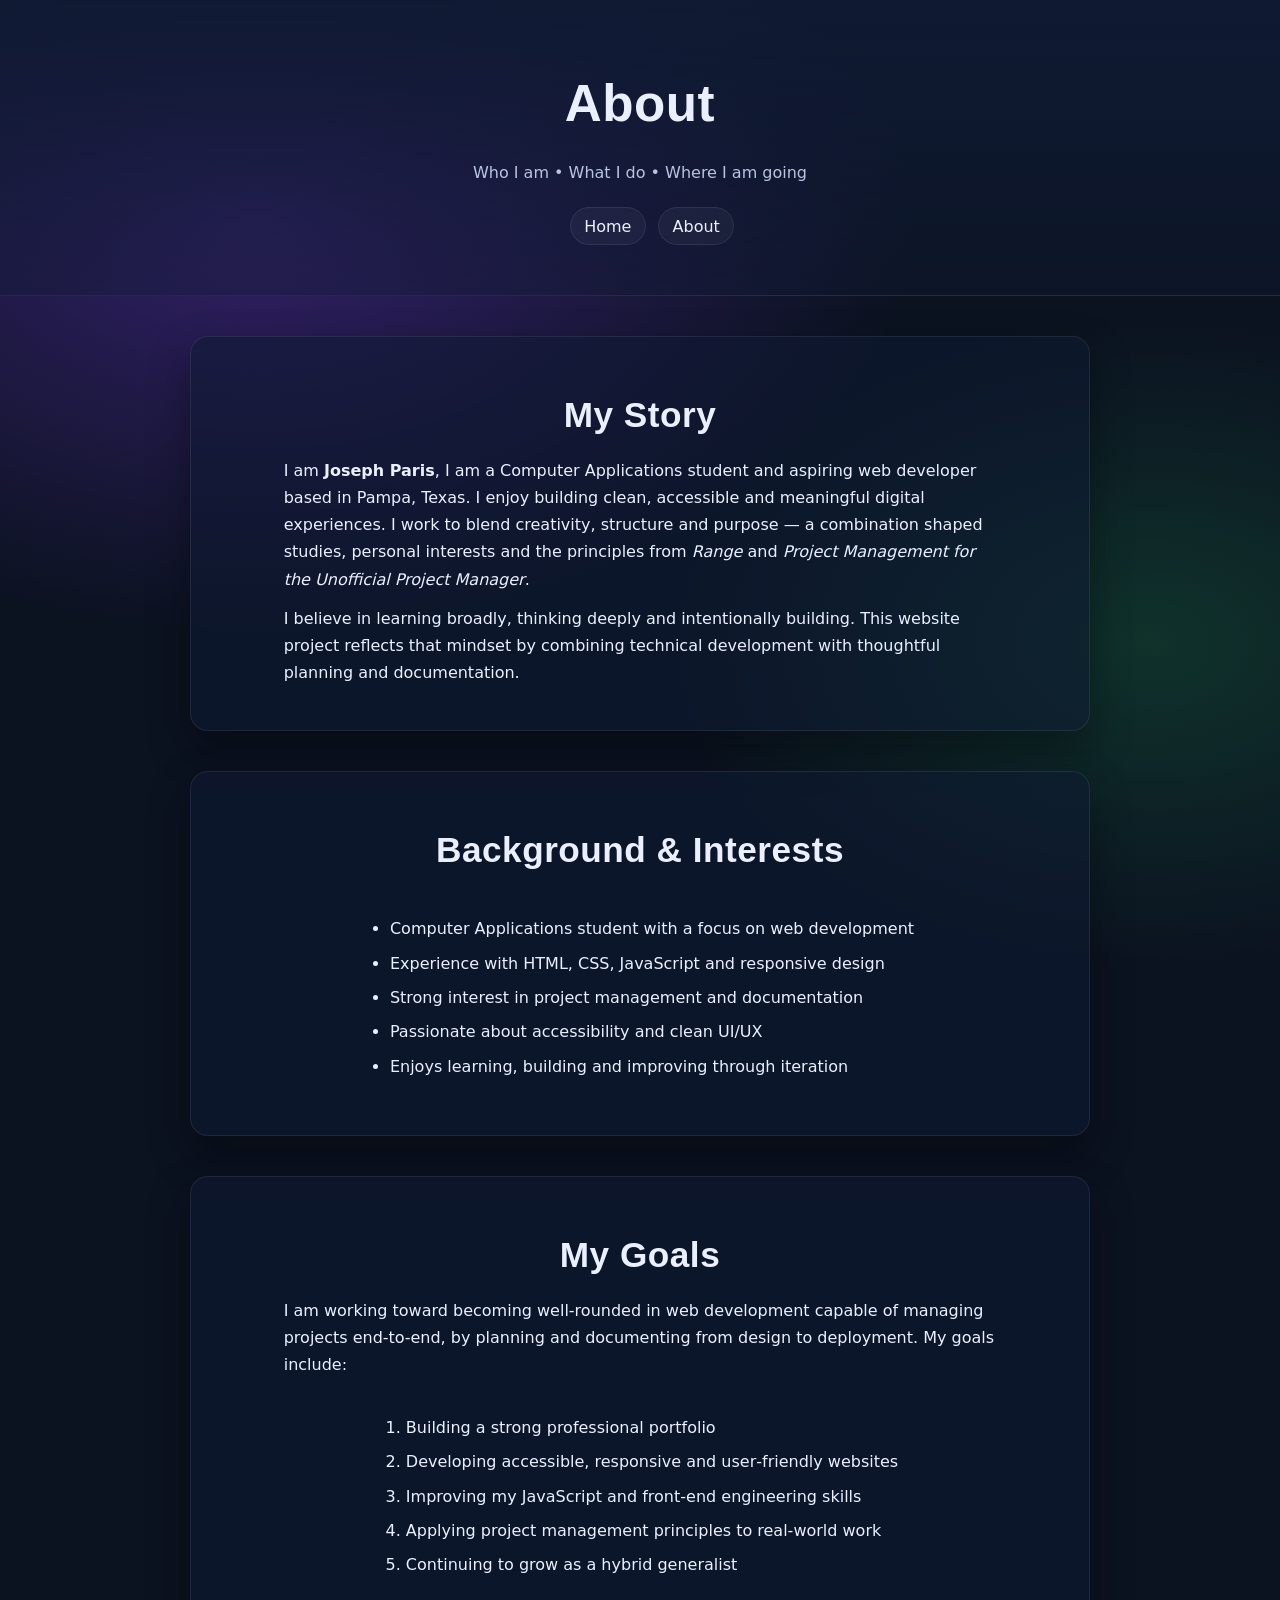
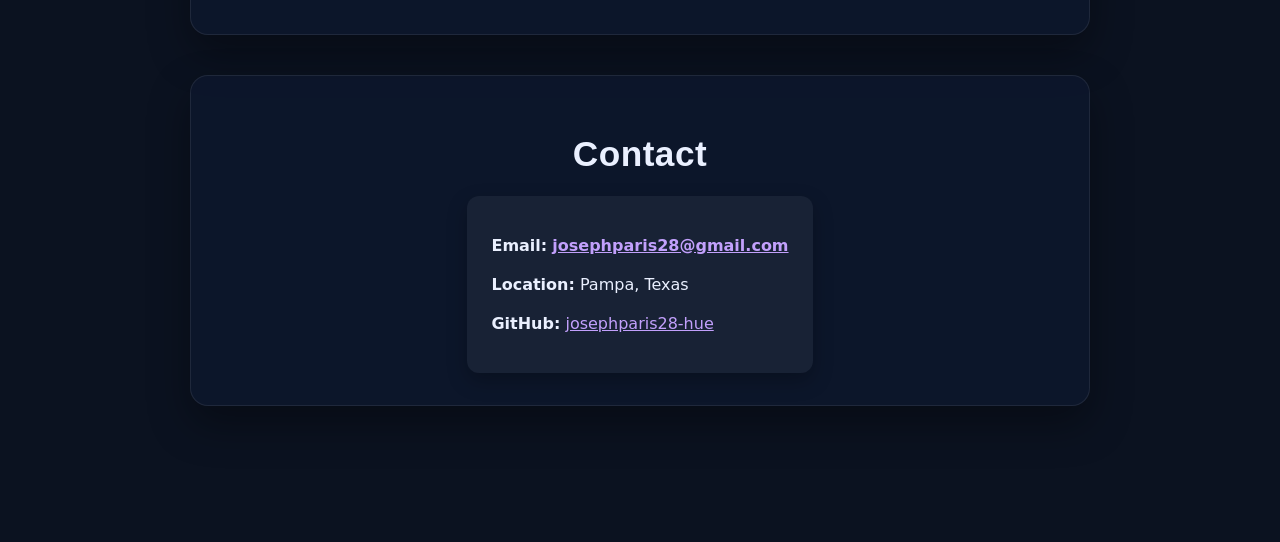
==== about.html @ 02725ac9 "I update the website to added the final project scope, project plan and retrospective documents. I a" ====
<!DOCTYPE html>
<html lang="en">
<head>
  <meta charset="UTF-8" />
  <meta name="viewport" content="width=device-width, initial-scale=1.0" />
  <title>About — Joseph Paris</title>
  <link rel="stylesheet" href="style.css" />
</head>

<body>

  <!-- Skip Link -->
  <a href="#main" class="skip-link">Skip to content</a>

  <!-- Scroll Progress Bar -->
  <div id="scrollProgress"></div>

  <!-- Header -->
  <header class="site-header fade-in">
    <p class="eyebrow"></p>
    <h1>About</h1>
    <p class="subtitle">Who I am • What I do • Where I am going</p>

    <nav>
      <ul class="nav-list">
        <li><a href="index.html">Home</a></li>
        <li><a href="about.html" aria-current="page">About</a></li>
      </ul>
    </nav>
  </header>

  <main id="main" class="container">

    <!-- Section: My Story -->
    <section class="fade-in">
      <h2>My Story</h2>
      <p>
        I am <strong>Joseph Paris</strong>, I am a Computer Applications student and aspiring web developer based in Pampa, Texas. 
        I enjoy building clean, accessible and meaningful digital experiences. I work to blend creativity, structure and purpose — 
        a combination shaped studies, personal interests and the principles from <em>Range</em> and 
        <em>Project Management for the Unofficial Project Manager</em>.
      </p>
      <p>
        I believe in learning broadly, thinking deeply and intentionally building. This website project reflects that mindset by combining 
        technical development with thoughtful planning and documentation.
      </p>
    </section>

    <!-- Section: Background -->
    <section class="fade-in">
      <h2>Background & Interests</h2>
      <ul>
        <li>Computer Applications student with a focus on web development</li>
        <li>Experience with HTML, CSS, JavaScript and responsive design</li>
        <li>Strong interest in project management and documentation</li>
        <li>Passionate about accessibility and clean UI/UX</li>
        <li>Enjoys learning, building and improving through iteration</li>
      </ul>
    </section>

    <!-- Section: Goals -->
    <section class="fade-in">
      <h2>My Goals</h2>
      <p>
        I am working toward becoming well‑rounded in web development capable of managing projects end‑to‑end,
        by planning and documenting from design to deployment. My goals include:
      </p>
      <ol>
        <li>Building a strong professional portfolio</li>
        <li>Developing accessible, responsive and user‑friendly websites</li>
        <li>Improving my JavaScript and front‑end engineering skills</li>
        <li>Applying project management principles to real‑world work</li>
        <li>Continuing to grow as a hybrid generalist</li>
      </ol>
    </section>

    <!-- Section: Contact -->
    <section class="fade-in">
      <h2>Contact</h2>
      <div class="contact-card">
        <p><strong>Email:</strong> <a href="mailto:your-email@example.com">josephparis28@gmail.com</a></p>
        <p><strong>Location:</strong> Pampa, Texas</p>
        <p><strong>GitHub:</strong> <a href="https://github.com/your-username">josephparis28-hue</a></p>
      </div>
    </section>

  </main>

  <!-- Back to Top Button -->
  <button id="backToTop" aria-label="Back to top">↑</button>

  <script src="main.js"></script>
</body>
</html>
---- style.css ----
/* 
   Base + Reset
*/
*,
*::before,
*::after {
  box-sizing: border-box;
  margin: 0;
  padding: 0;
}

:root {
  --bg: #0b1220;
  --surface: #0f1a33;
  --card: #111f3d;
  --text: #eaf0ff;
  --muted: #b9c4e2;
  --accent: #7c3aed;
  --accent2: #22c55e;
  --border: rgba(255, 255, 255, 0.08);
  --shadow: 0 18px 40px rgba(0, 0, 0, 0.35);

  --link: #c2a0fc;
  --link-hover: #a98dfc;
  --link-active: #ffffff;
}

html {
  scroll-behavior: smooth;
}

body {
  font-family: system-ui, -apple-system, Segoe UI, Roboto, Helvetica, Arial, sans-serif;
  background:
    radial-gradient(1100px 700px at 20% 10%, rgba(124, 58, 237, 0.35), transparent 60%),
    radial-gradient(900px 600px at 90% 30%, rgba(34, 197, 94, 0.18), transparent 55%),
    var(--bg);
  color: var(--text);
  line-height: 1.7;
  text-align: center;
  padding-bottom: 6rem;
}

/* Scroll Progress Bar */
#scrollProgress {
  position: fixed;
  top: 0;
  left: 0;
  height: 5px;
  width: 0%;
  background: var(--accent);
  z-index: 99999;
  transition: width 0.15s ease-out;
}

/* Typography */
h1, h2, h3 {
  font-family: 'Poppins', sans-serif;
  letter-spacing: 0.5px;
  margin-bottom: 0.75rem;
}

h1 {
  font-size: clamp(2.2rem, 4vw, 3.2rem);
}

h2 {
  font-size: clamp(1.6rem, 3vw, 2.2rem);
  margin-top: 1rem;
}

h3 {
  font-size: 1.3rem;
  margin-top: 1.2rem;
}

p {
  max-width: 70ch;
  margin: 0.75rem auto;
  text-align: left;
}

/* Layout Utility */
.container {
  width: min(1100px, 92%);
  margin-inline: auto;
}

/* Center ALL sections */
section {
  background: rgba(15, 26, 51, 0.55);
  border: 1px solid var(--border);
  border-radius: 18px;
  padding: 2rem;
  margin: 2.5rem auto;
  box-shadow: var(--shadow);
  max-width: 900px;
  text-align: center;
}

/* Skip Link */
.skip-link {
  position: absolute;
  left: -9999px;
  top: 0;
  padding: 0.75rem 1rem;
  background: #fff;
  color: #111;
  border-radius: 10px;
}

.skip-link:focus-visible {
  left: 1rem;
  top: 1rem;
  z-index: 999;
}

/* Header */
.site-header {
  padding: 3rem 0 2rem;
  border-bottom: 1px solid var(--border);
  background: linear-gradient(180deg, rgba(15, 26, 51, 0.95), rgba(15, 26, 51, 0.35));
  text-align: center;
}

.eyebrow {
  color: var(--muted);
  text-align: center;
  font-size: 0.9rem;
  margin-bottom: 0.5rem;
}

.subtitle {
  color: var(--muted);
  margin-top: 0.5rem;
  text-align: center;
}

/* Navigation */
.nav-list {
  list-style: none;
  display: flex;
  justify-content: center;
  gap: 0.75rem;
  margin-top: 1.2rem;
  flex-wrap: wrap;
}

.nav-list a {
  color: var(--text);
  text-decoration: none;
  padding: 0.55rem 0.85rem;
  border: 1px solid var(--border);
  border-radius: 999px;
  background: rgba(255, 255, 255, 0.04);
  transition: transform 0.15s ease, background 0.15s ease, color 0.2s ease;
}

.nav-list a:focus-visible {
  outline: 2px solid var(--accent2);
  outline-offset: 4px;
}

.nav-list a:hover {
  transform: translateY(-2px);
  background: rgba(255, 255, 255, 0.1);
}

/* Lists */
ul, ol {
  display: inline-block;
  text-align: left;
  margin: 1rem auto;
  padding-left: 1.5rem;
}

li {
  margin: 0.45rem 0;
}

/* Project Cards */
.projects-intro {
  text-align: center;
  margin-bottom: 1.5rem;
  font-size: 1.1rem;
}

.cards {
  display: grid;
  grid-template-columns: repeat(3, minmax(0, 1fr));
  gap: 1.5rem;
  margin: 1.5rem auto;
  justify-items: center;
}

.card {
  display: flex;
  flex-direction: column;
  background: rgba(17, 31, 61, 0.85);
  border: 1px solid var(--border);
  border-radius: 16px;
  padding: 1.2rem;
  text-align: left;
  width: 100%;
  max-width: 300px;
  transition: transform 0.2s ease, box-shadow 0.2s ease;
}

.card:hover {
  transform: translateY(-5px);
  box-shadow: 0 25px 50px rgba(0, 0, 0, 0.45);
}

.card .status {
  margin-top: auto;
  align-self: flex-start;
  background: rgba(255, 255, 255, 0.08);
  padding: 0.25rem 0.6rem;
  border-radius: 6px;
  font-size: 0.85rem;
  color: var(--text);
  font-style: italic;
}

/* Contact Card */
.contact-card {
  background: rgba(255, 255, 255, 0.05);
  padding: 1.5rem;
  border-radius: 12px;
  display: inline-block;
  text-align: left;
  margin-left: auto;
  margin-right: auto;
  box-shadow: 0 8px 20px rgba(0,0,0,0.25);
}

/* Footer */
.site-footer {
  padding: 2.5rem 0;
  border-top: 1px solid var(--border);
  color: var(--muted);
  text-align: center;
}

/* Links */
a {
  color: var(--link);
  transition: color 0.2s ease;
}

a:hover {
  color: var(--link-hover);
}

a:active {
  color: var(--link-active);
}

a[href^="mailto:"] {
  font-weight: bold;
}

/* Fade-in Animations */
.fade-in {
  opacity: 0;
  transform: translateY(20px);
  transition: opacity 0.7s ease, transform 0.7s ease;
}

.fade-in.visible {
  opacity: 1;
  transform: translateY(0);
}

/* Custom Scrollbar */
::-webkit-scrollbar {
  width: 12px;
}

::-webkit-scrollbar-track {
  background: var(--surface);
}

::-webkit-scrollbar-thumb {
  background: var(--accent);
  border-radius: 10px;
  border: 2px solid var(--surface);
}

::-webkit-scrollbar-thumb:hover {
  background: var(--accent2);
}

/* Firefox */
* {
  scrollbar-width: thin;
  scrollbar-color: var(--accent) var(--surface);
}

/* Back to Top Button */
#backToTop {
  position: fixed;
  bottom: 2rem;
  right: 2rem;
  width: 48px;
  height: 48px;
  border-radius: 50%;
  border: none;
  background: var(--accent);
  color: white;
  font-size: 1.5rem;
  cursor: pointer;
  box-shadow: 0 8px 20px rgba(0,0,0,0.35);
  display: flex;
  align-items: center;
  justify-content: center;
  opacity: 0;
  pointer-events: none;
  transition: opacity 0.3s ease, transform 0.3s ease;
  z-index: 9999;
}

#backToTop:hover {
  transform: translateY(-4px);
  background: var(--accent2);
}

#backToTop.visible {
  opacity: 1;
  pointer-events: auto;
}

/* Responsive */
@media (max-width: 900px) {
  .cards {
    grid-template-columns: 1fr;
  }

  section {
    padding: 1.5rem;
  }
}
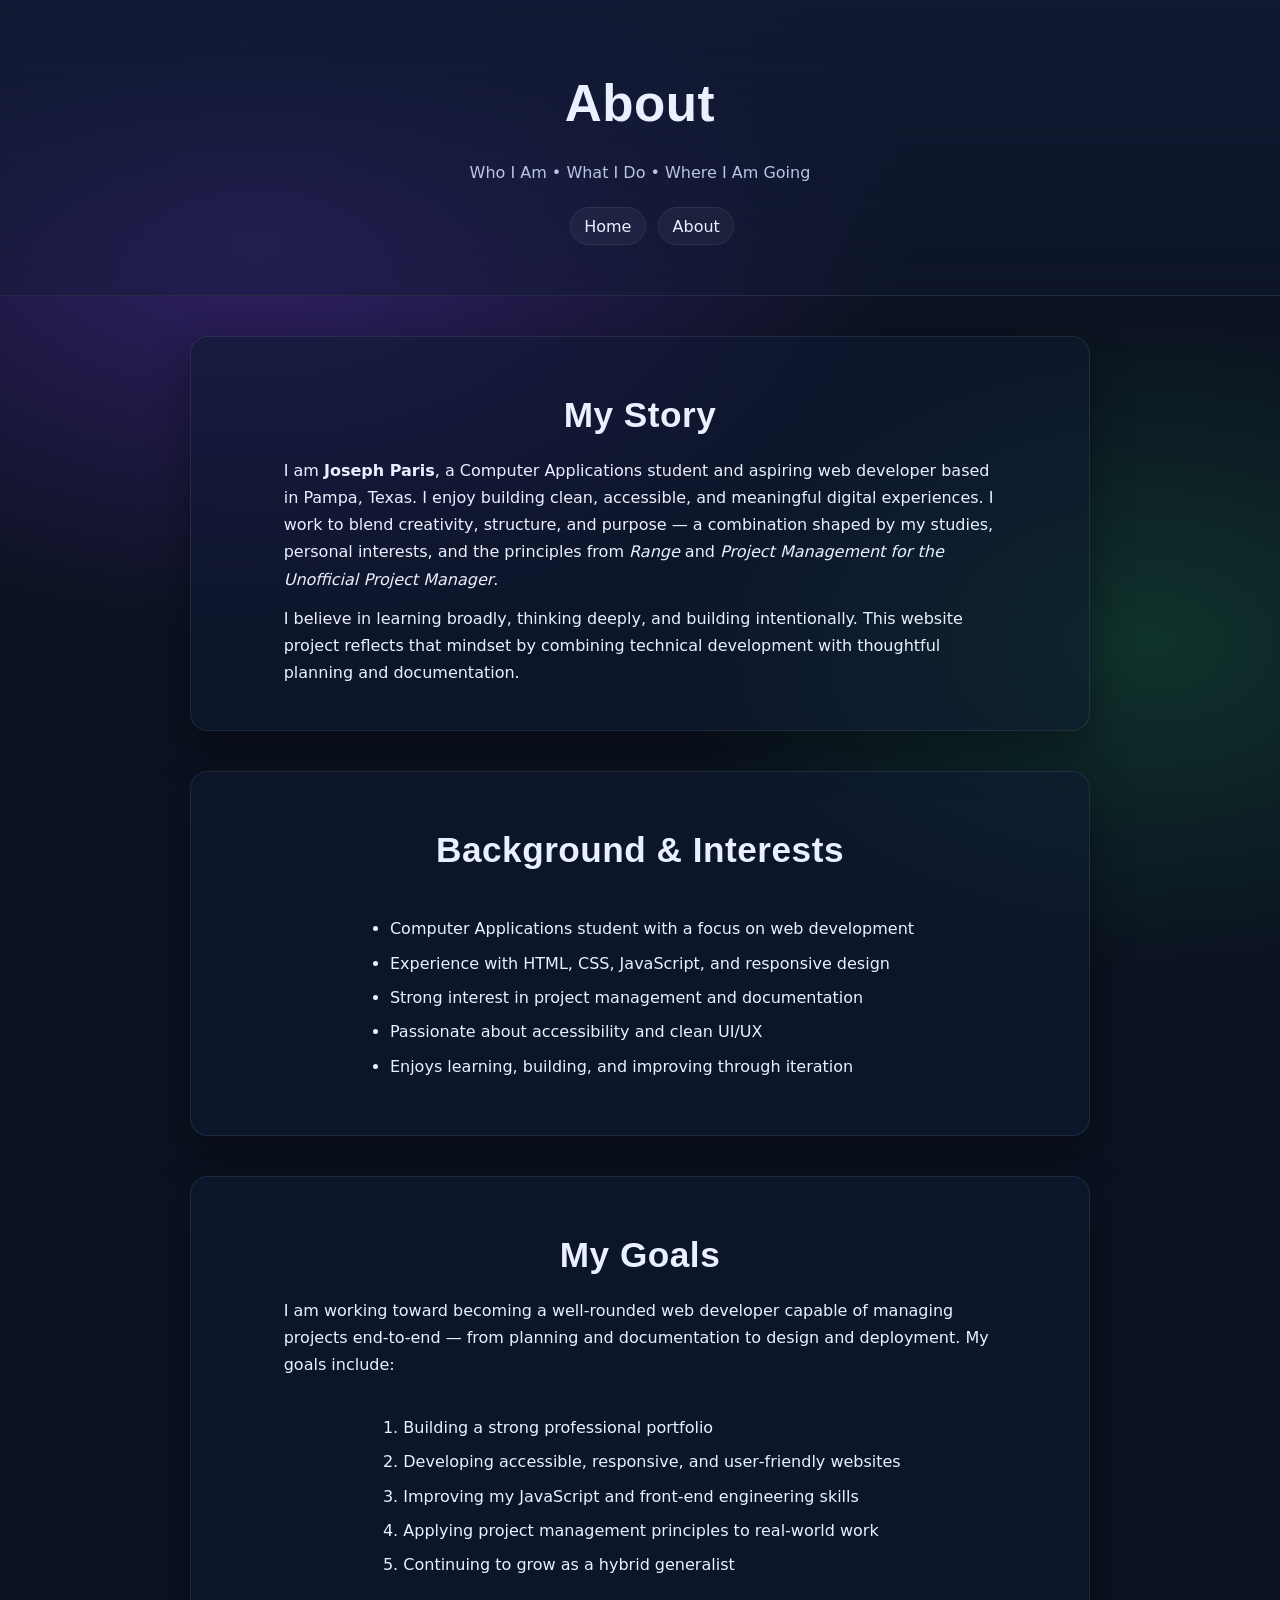
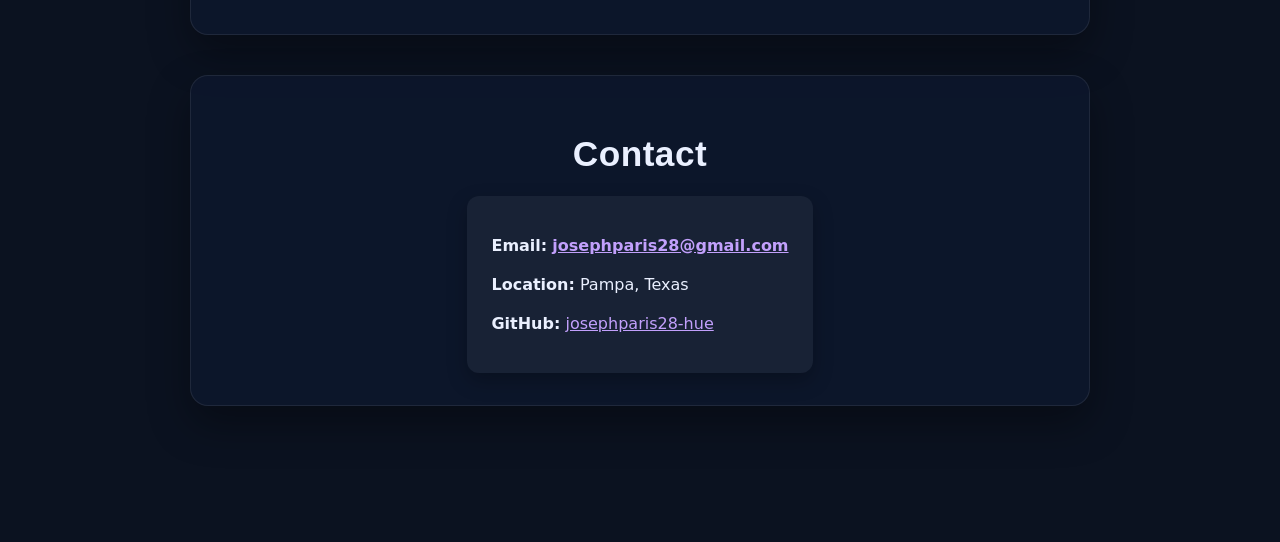
==== commit 2e2e387f: "Updated and polished the required documents for the final project. That way these are in order, and " ====
--- a/about.html
+++ b/about.html
@@ -19,9 +19,9 @@
   <header class="site-header fade-in">
     <p class="eyebrow"></p>
     <h1>About</h1>
-    <p class="subtitle">Who I am • What I do • Where I am going</p>
+    <p class="subtitle">Who I Am • What I Do • Where I Am Going</p>
 
-    <nav>
+    <nav aria-label="Main navigation">
       <ul class="nav-list">
         <li><a href="index.html">Home</a></li>
         <li><a href="about.html" aria-current="page">About</a></li>
@@ -35,13 +35,13 @@
     <section class="fade-in">
       <h2>My Story</h2>
       <p>
-        I am <strong>Joseph Paris</strong>, I am a Computer Applications student and aspiring web developer based in Pampa, Texas. 
-        I enjoy building clean, accessible and meaningful digital experiences. I work to blend creativity, structure and purpose — 
-        a combination shaped studies, personal interests and the principles from <em>Range</em> and 
+        I am <strong>Joseph Paris</strong>, a Computer Applications student and aspiring web developer based in Pampa, Texas. 
+        I enjoy building clean, accessible, and meaningful digital experiences. I work to blend creativity, structure, and purpose — 
+        a combination shaped by my studies, personal interests, and the principles from <em>Range</em> and 
         <em>Project Management for the Unofficial Project Manager</em>.
       </p>
       <p>
-        I believe in learning broadly, thinking deeply and intentionally building. This website project reflects that mindset by combining 
+        I believe in learning broadly, thinking deeply, and building intentionally. This website project reflects that mindset by combining 
         technical development with thoughtful planning and documentation.
       </p>
     </section>
@@ -51,10 +51,10 @@
       <h2>Background & Interests</h2>
       <ul>
         <li>Computer Applications student with a focus on web development</li>
-        <li>Experience with HTML, CSS, JavaScript and responsive design</li>
+        <li>Experience with HTML, CSS, JavaScript, and responsive design</li>
         <li>Strong interest in project management and documentation</li>
         <li>Passionate about accessibility and clean UI/UX</li>
-        <li>Enjoys learning, building and improving through iteration</li>
+        <li>Enjoys learning, building, and improving through iteration</li>
       </ul>
     </section>
 
@@ -62,12 +62,12 @@
     <section class="fade-in">
       <h2>My Goals</h2>
       <p>
-        I am working toward becoming well‑rounded in web development capable of managing projects end‑to‑end,
-        by planning and documenting from design to deployment. My goals include:
+        I am working toward becoming a well‑rounded web developer capable of managing projects end‑to‑end — 
+        from planning and documentation to design and deployment. My goals include:
       </p>
       <ol>
         <li>Building a strong professional portfolio</li>
-        <li>Developing accessible, responsive and user‑friendly websites</li>
+        <li>Developing accessible, responsive, and user‑friendly websites</li>
         <li>Improving my JavaScript and front‑end engineering skills</li>
         <li>Applying project management principles to real‑world work</li>
         <li>Continuing to grow as a hybrid generalist</li>
@@ -78,9 +78,9 @@
     <section class="fade-in">
       <h2>Contact</h2>
       <div class="contact-card">
-        <p><strong>Email:</strong> <a href="mailto:your-email@example.com">josephparis28@gmail.com</a></p>
+        <p><strong>Email:</strong> <a href="mailto:josephparis28@gmail.com">josephparis28@gmail.com</a></p>
         <p><strong>Location:</strong> Pampa, Texas</p>
-        <p><strong>GitHub:</strong> <a href="https://github.com/your-username">josephparis28-hue</a></p>
+        <p><strong>GitHub:</strong> <a href="https://github.com/josephparis28-hue">josephparis28-hue</a></p>
       </div>
     </section>
 
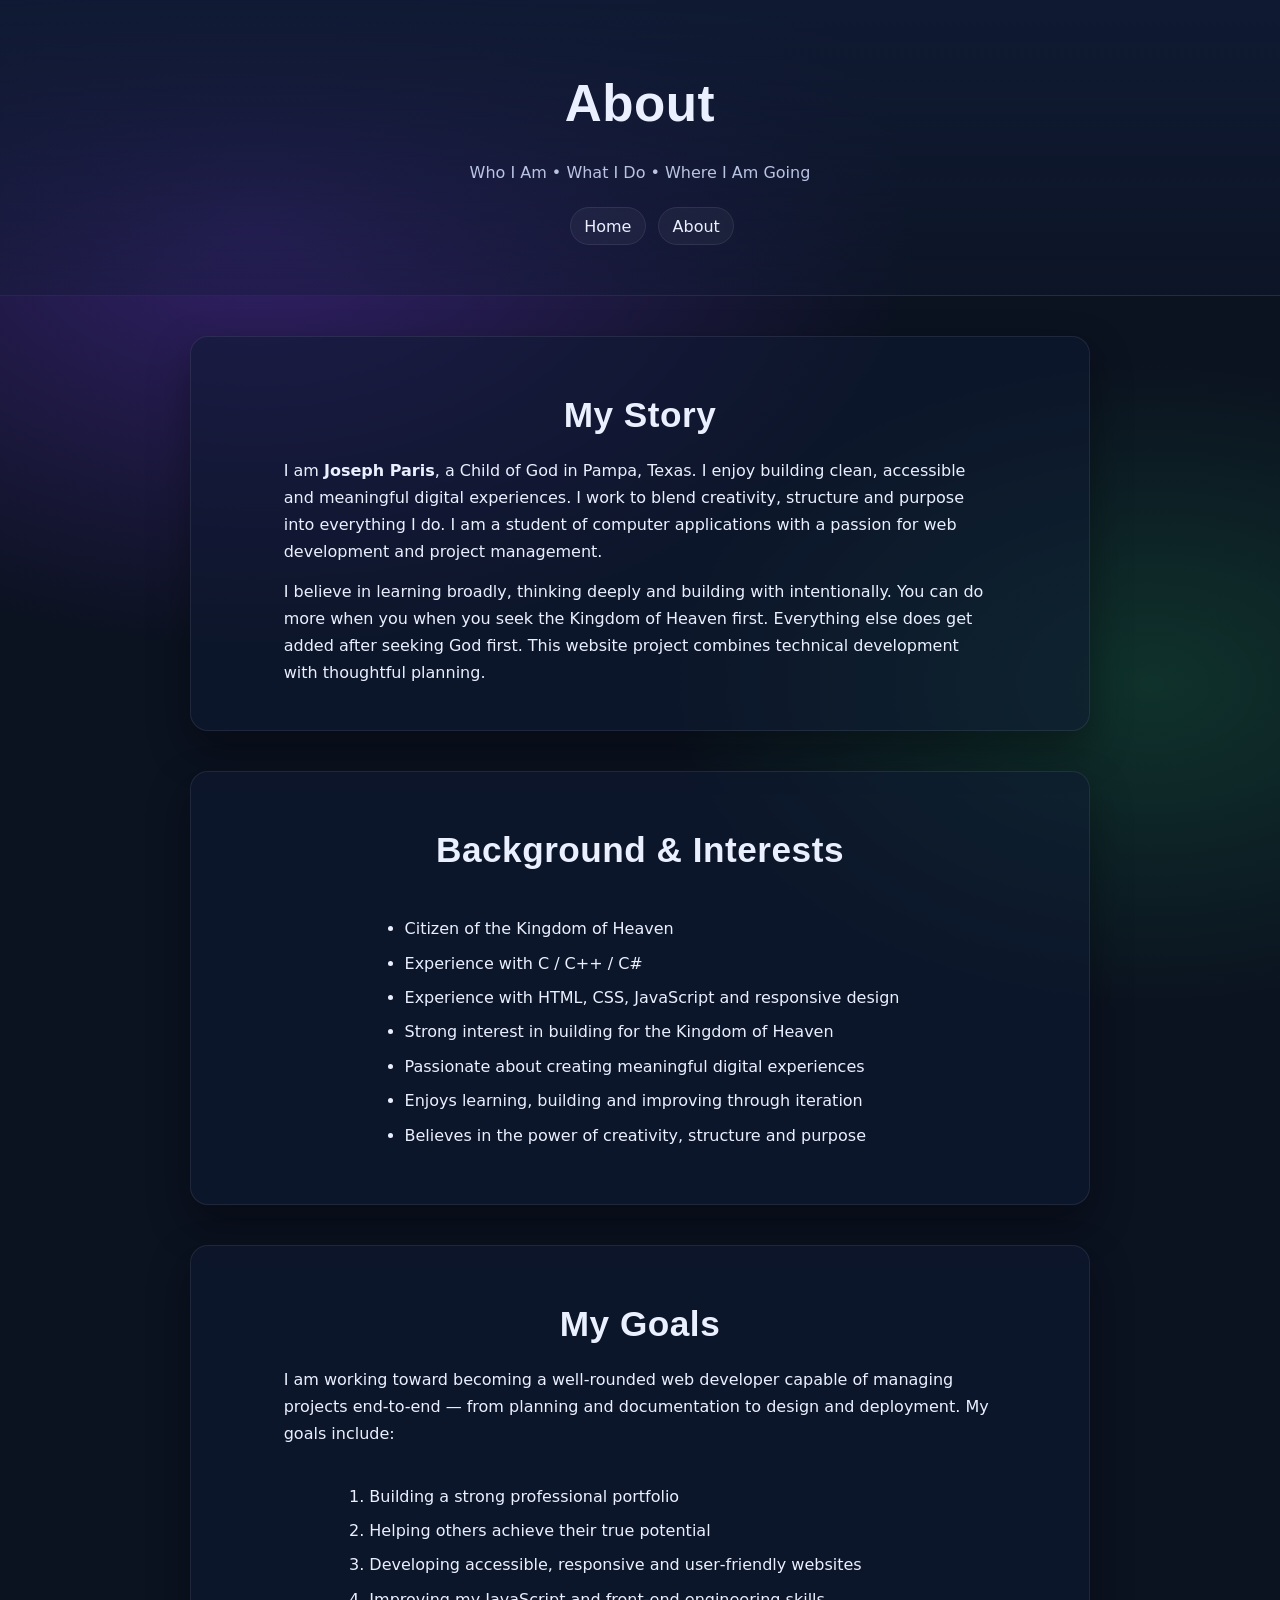
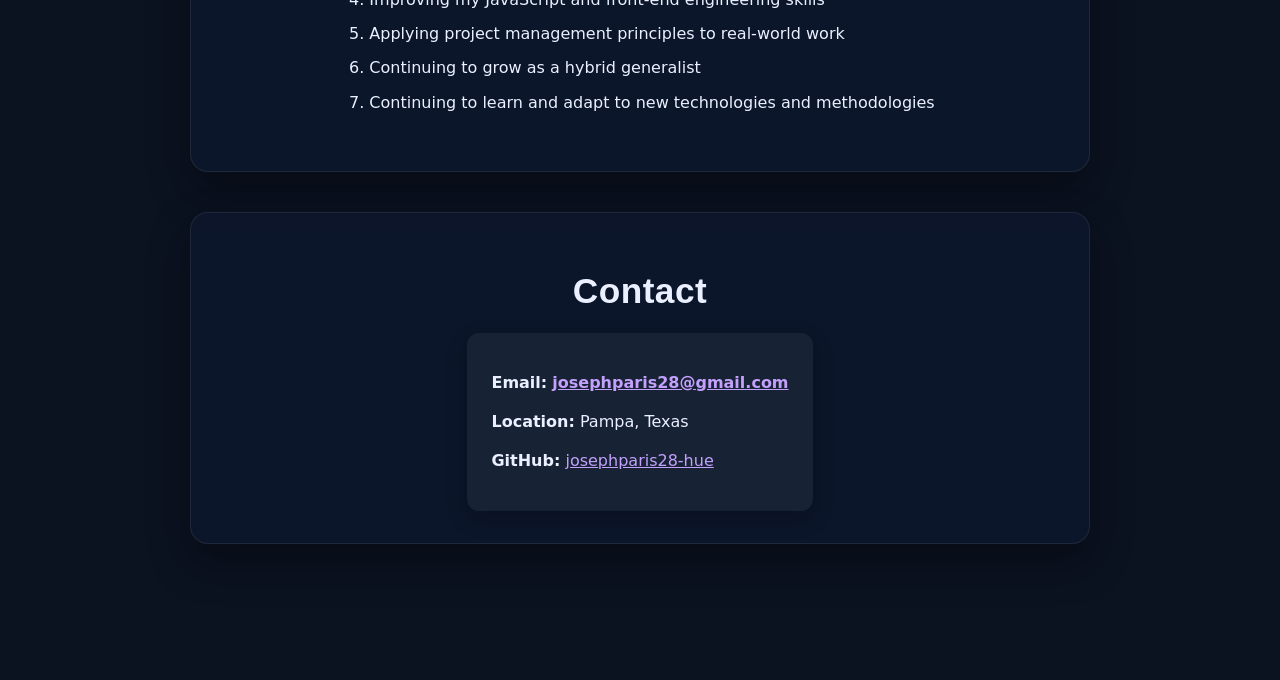
==== commit 57b269a2: "Revised the information on the website. This moves from the rough draft to a final draft. Will revie" ====
--- a/about.html
+++ b/about.html
@@ -35,14 +35,14 @@
     <section class="fade-in">
       <h2>My Story</h2>
       <p>
-        I am <strong>Joseph Paris</strong>, a Computer Applications student and aspiring web developer based in Pampa, Texas. 
-        I enjoy building clean, accessible, and meaningful digital experiences. I work to blend creativity, structure, and purpose — 
-        a combination shaped by my studies, personal interests, and the principles from <em>Range</em> and 
-        <em>Project Management for the Unofficial Project Manager</em>.
+        I am <strong>Joseph Paris</strong>, a Child of God in Pampa, Texas. 
+        I enjoy building clean, accessible and meaningful digital experiences. I work to blend creativity, structure and purpose into
+        everything I do. I am a student of computer applications with a passion for web development and project management.
       </p>
       <p>
-        I believe in learning broadly, thinking deeply, and building intentionally. This website project reflects that mindset by combining 
-        technical development with thoughtful planning and documentation.
+        I believe in learning broadly, thinking deeply and building with intentionally. You can do more when you when you seek the Kingdom of Heaven first.
+        Everything else does get added after seeking God first. This website project combines
+        technical development with thoughtful planning.
       </p>
     </section>
 
@@ -50,11 +50,13 @@
     <section class="fade-in">
       <h2>Background & Interests</h2>
       <ul>
-        <li>Computer Applications student with a focus on web development</li>
-        <li>Experience with HTML, CSS, JavaScript, and responsive design</li>
-        <li>Strong interest in project management and documentation</li>
-        <li>Passionate about accessibility and clean UI/UX</li>
-        <li>Enjoys learning, building, and improving through iteration</li>
+        <li>Citizen of the Kingdom of Heaven</li>
+        <li>Experience with C / C++ / C#</li>
+        <li>Experience with HTML, CSS, JavaScript and responsive design</li>
+        <li>Strong interest in building for the Kingdom of Heaven</li>
+        <li>Passionate about creating meaningful digital experiences</li>
+        <li>Enjoys learning, building and improving through iteration</li>
+        <li>Believes in the power of creativity, structure and purpose</li>
       </ul>
     </section>
 
@@ -67,10 +69,12 @@
       </p>
       <ol>
         <li>Building a strong professional portfolio</li>
-        <li>Developing accessible, responsive, and user‑friendly websites</li>
+        <li>Helping others achieve their true potential</li>
+        <li>Developing accessible, responsive and user‑friendly websites</li>
         <li>Improving my JavaScript and front‑end engineering skills</li>
         <li>Applying project management principles to real‑world work</li>
         <li>Continuing to grow as a hybrid generalist</li>
+        <li>Continuing to learn and adapt to new technologies and methodologies</li>
       </ol>
     </section>
 
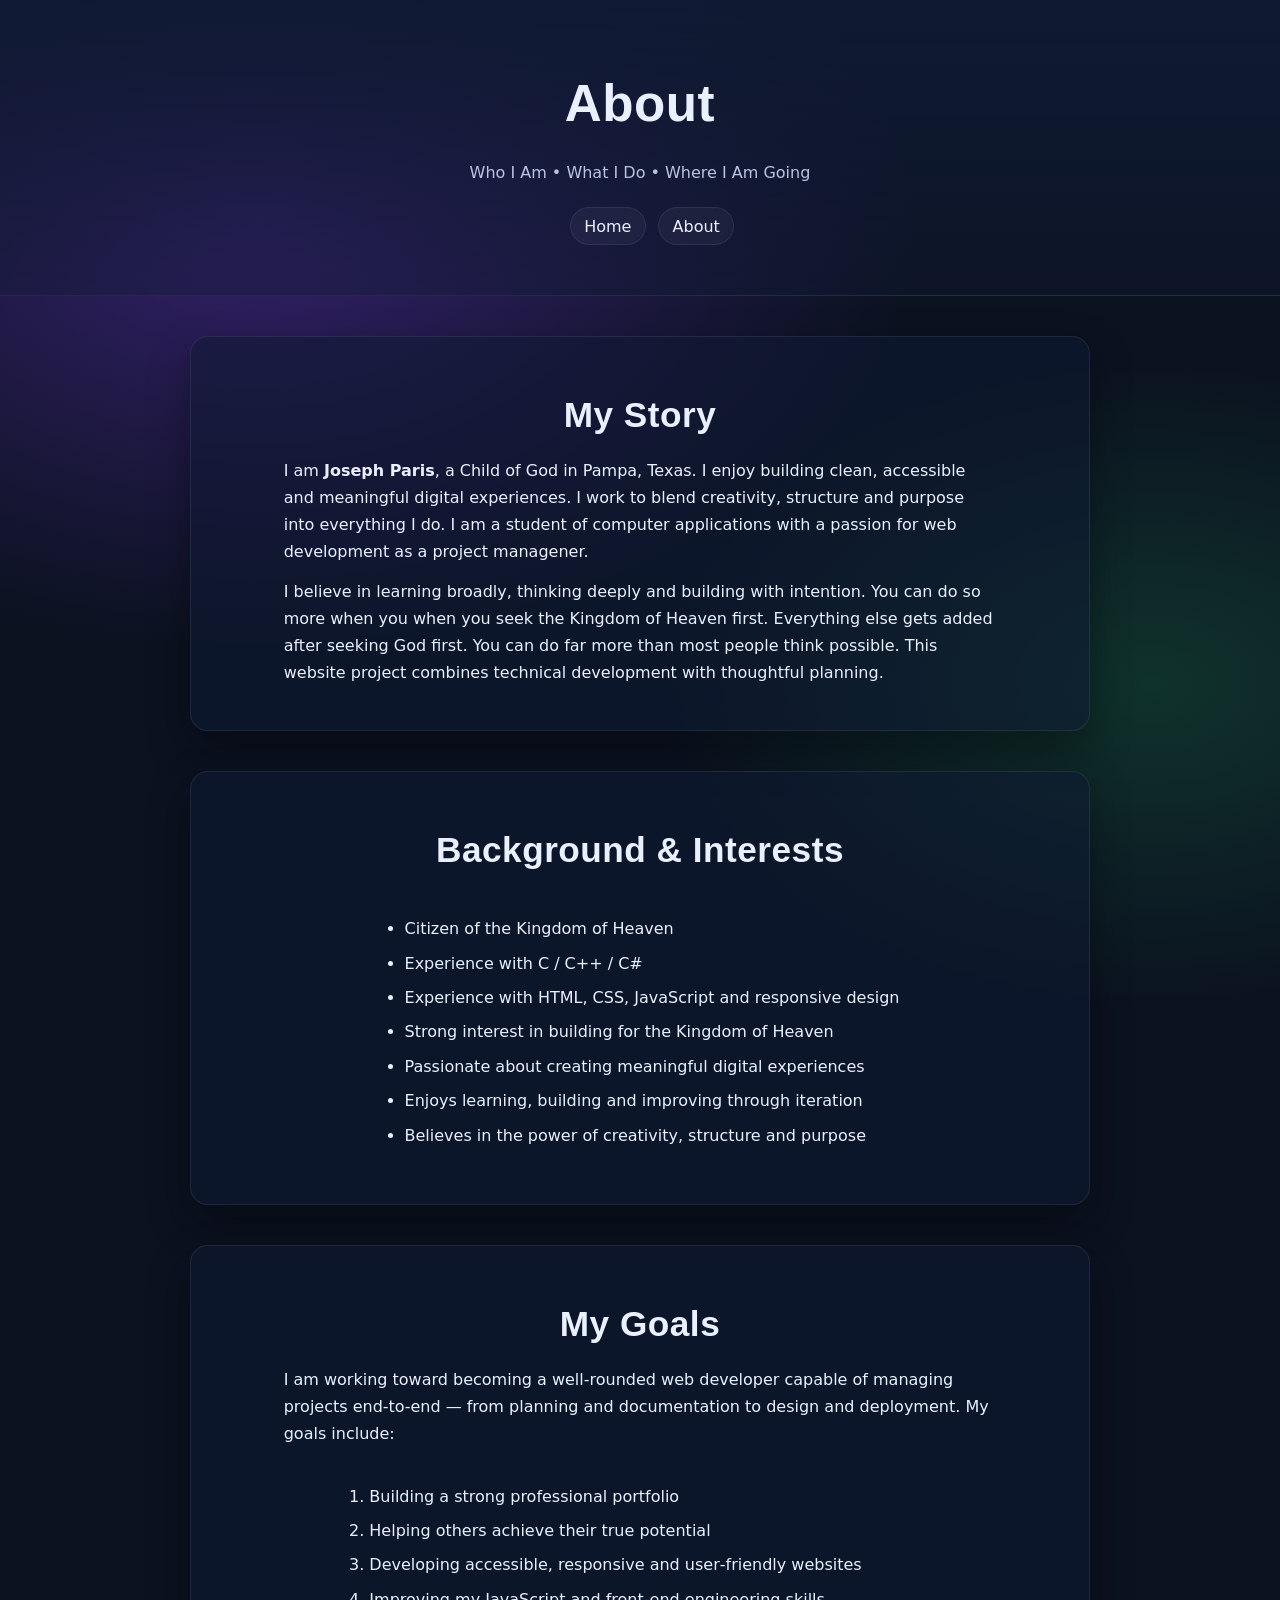
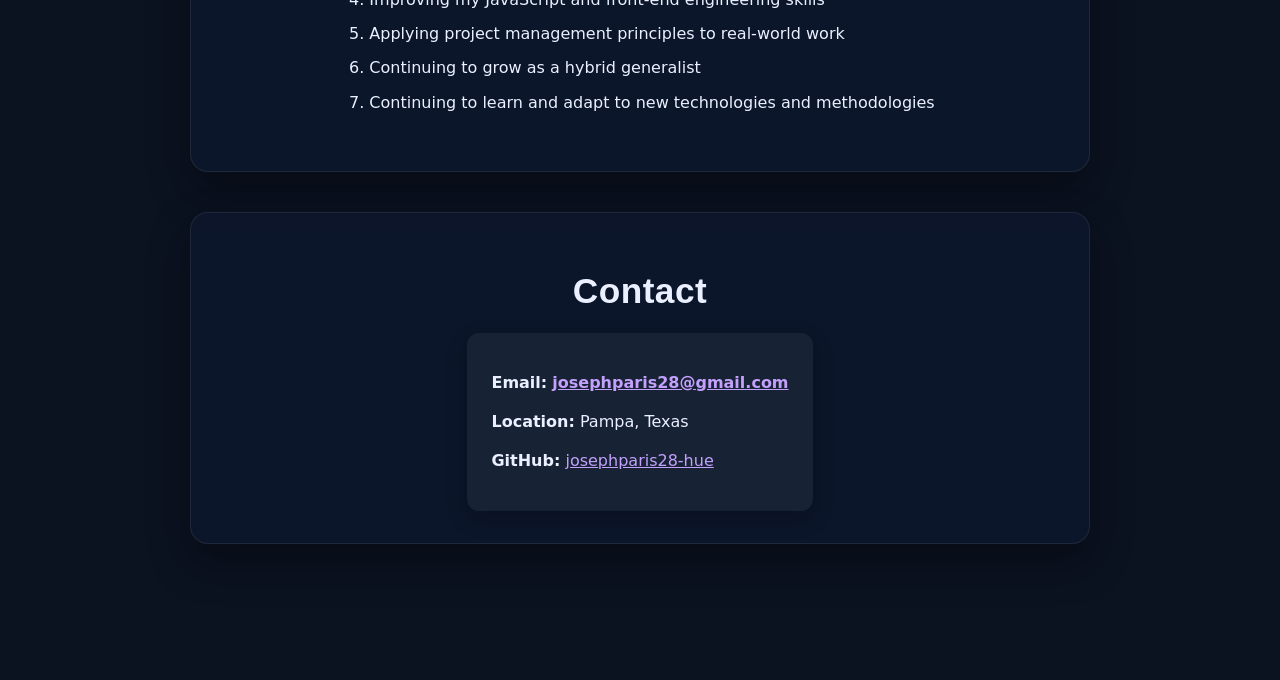
==== commit e8857b58: "Re-worded the about page paragraph to be more concise." ====
--- a/about.html
+++ b/about.html
@@ -37,11 +37,11 @@
       <p>
         I am <strong>Joseph Paris</strong>, a Child of God in Pampa, Texas. 
         I enjoy building clean, accessible and meaningful digital experiences. I work to blend creativity, structure and purpose into
-        everything I do. I am a student of computer applications with a passion for web development and project management.
+        everything I do. I am a student of computer applications with a passion for web development as a project managener.
       </p>
       <p>
-        I believe in learning broadly, thinking deeply and building with intentionally. You can do more when you when you seek the Kingdom of Heaven first.
-        Everything else does get added after seeking God first. This website project combines
+        I believe in learning broadly, thinking deeply and building with intention. You can do so more when you when you seek the Kingdom of Heaven first.
+        Everything else gets added after seeking God first. You can do far more than most people think possible. This website project combines
         technical development with thoughtful planning.
       </p>
     </section>
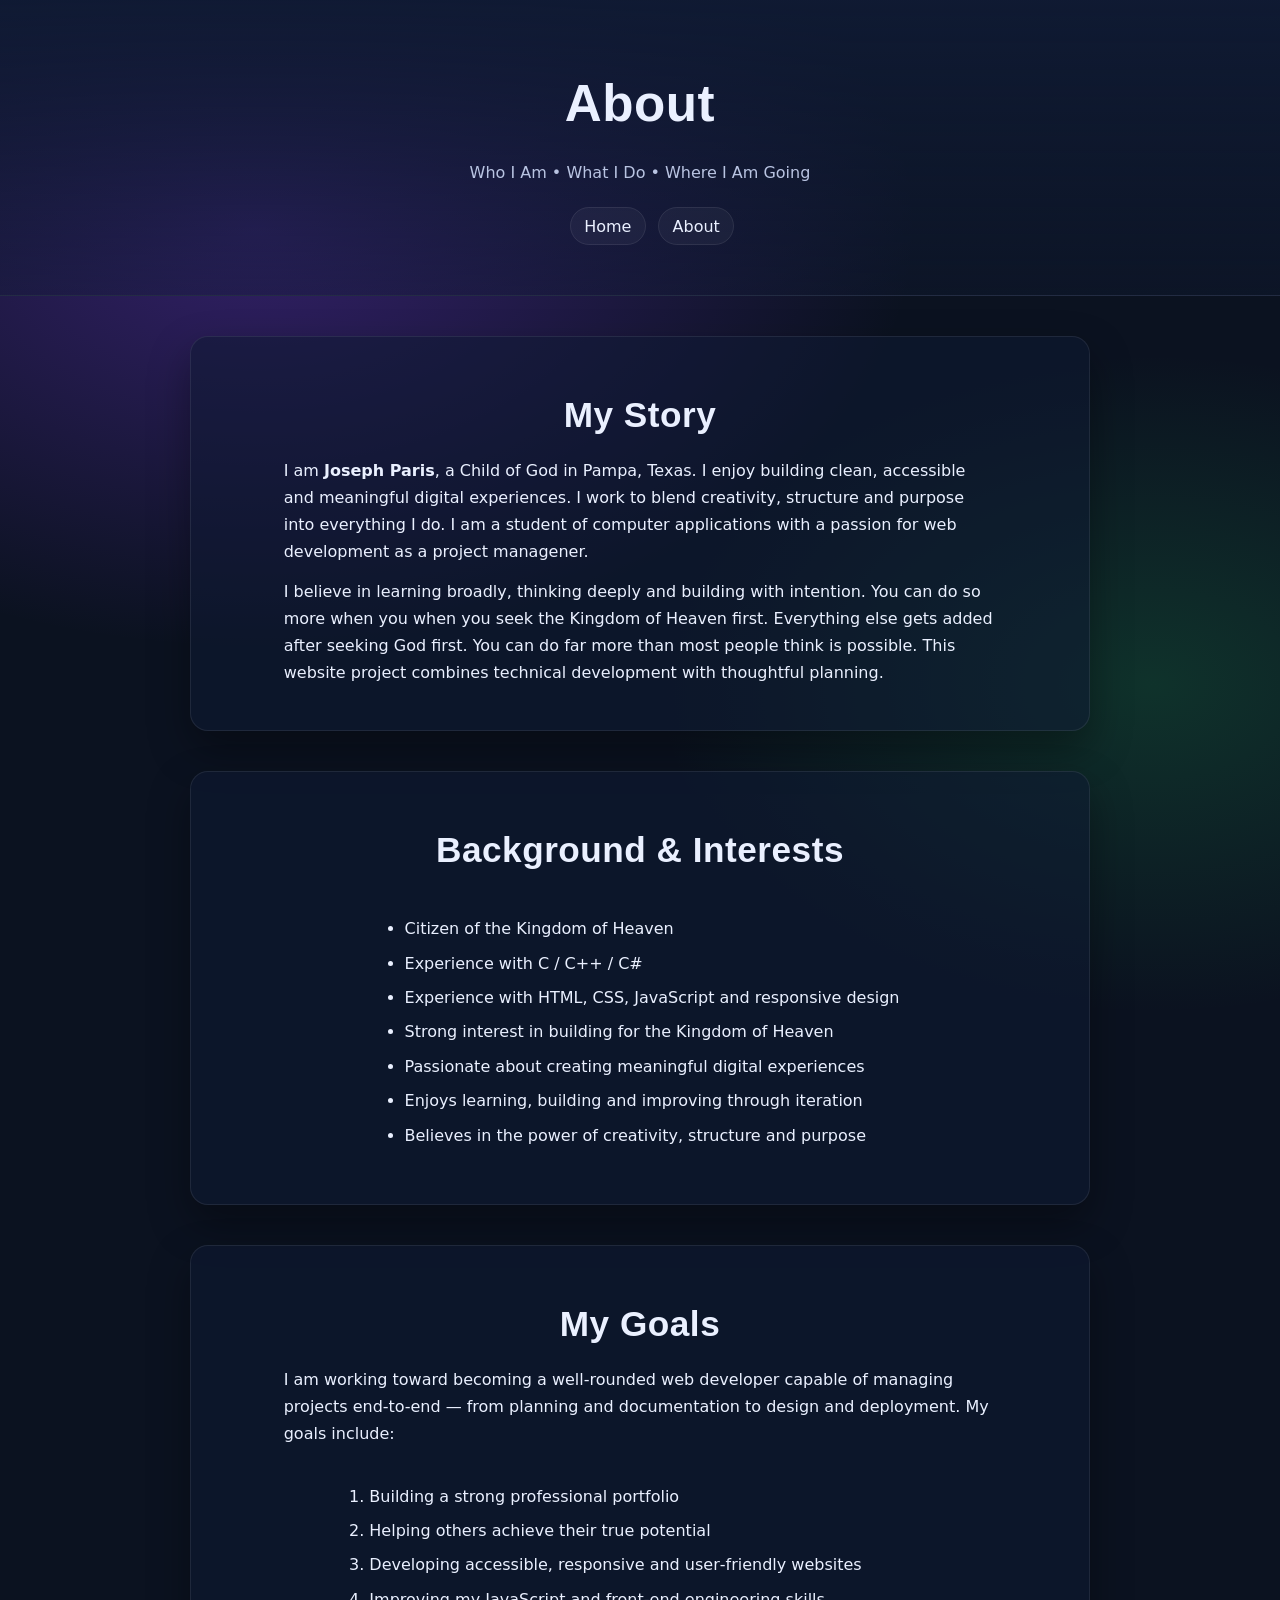
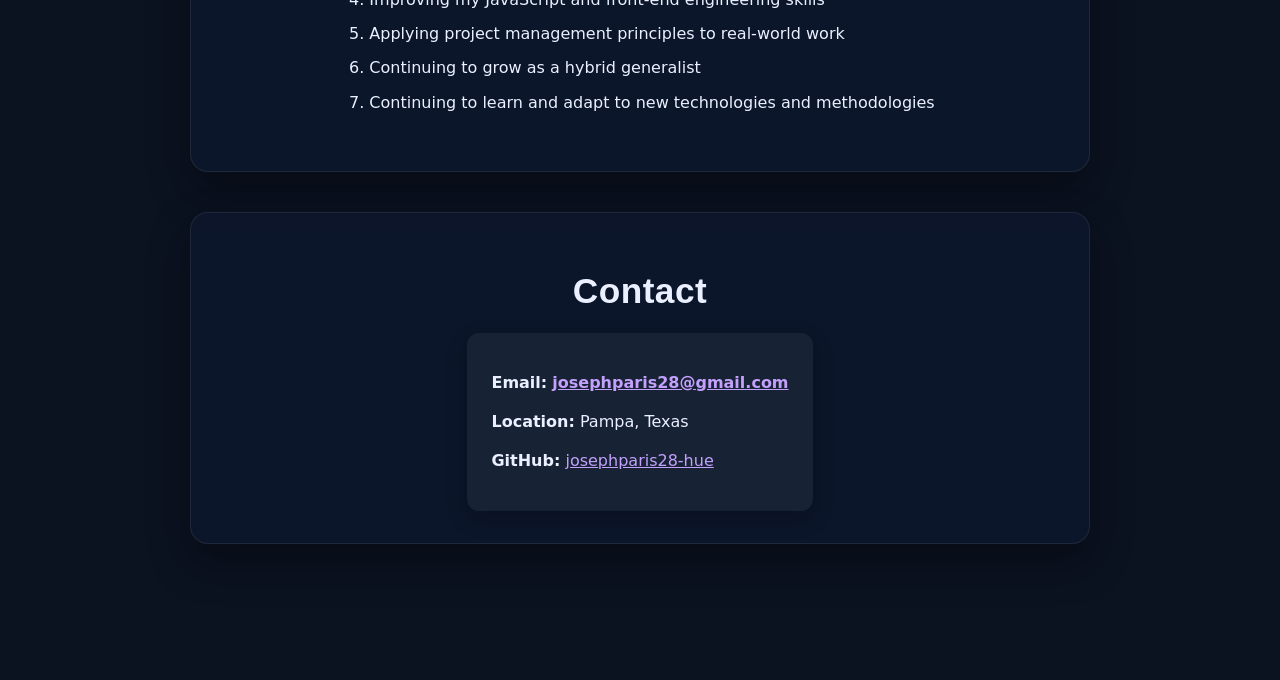
==== commit f1df0207: "Update about.html" ====
--- a/about.html
+++ b/about.html
@@ -41,7 +41,7 @@
       </p>
       <p>
         I believe in learning broadly, thinking deeply and building with intention. You can do so more when you when you seek the Kingdom of Heaven first.
-        Everything else gets added after seeking God first. You can do far more than most people think possible. This website project combines
+        Everything else gets added after seeking God first. You can do far more than most people think is possible. This website project combines
         technical development with thoughtful planning.
       </p>
     </section>
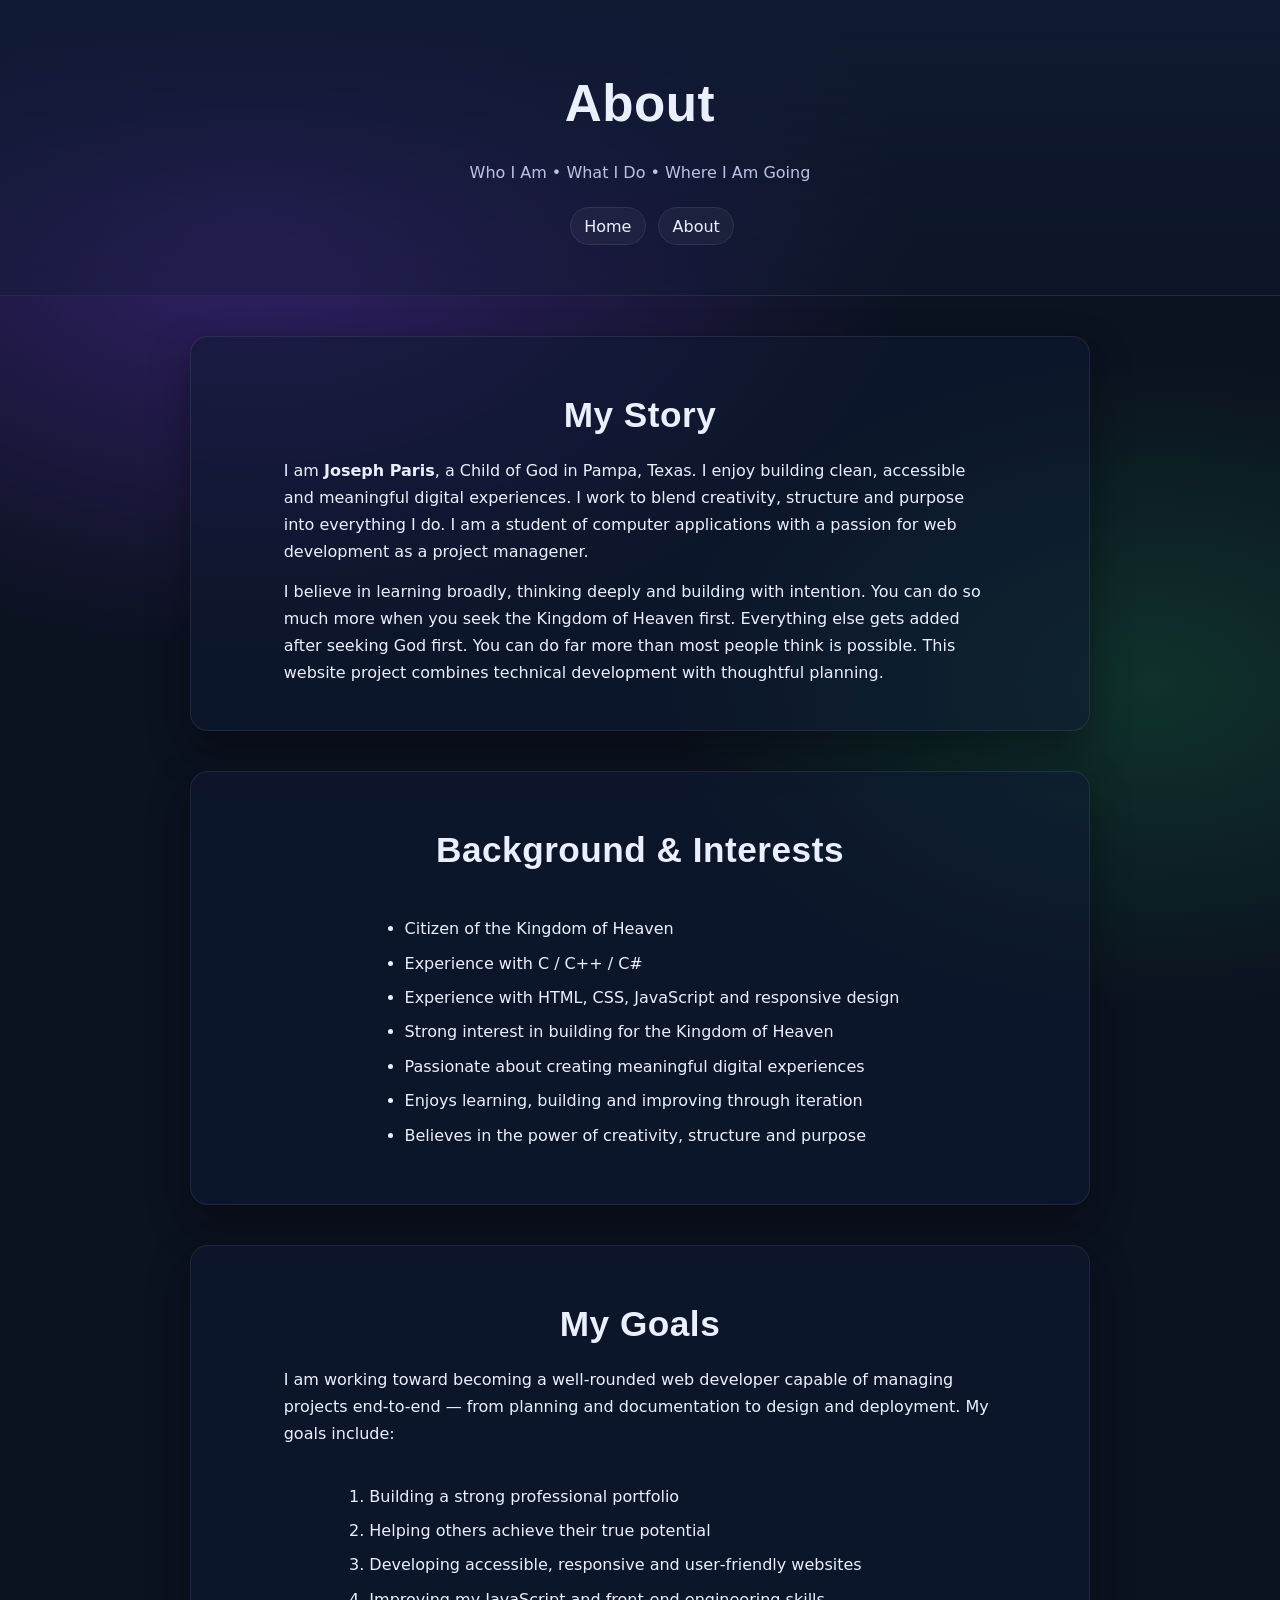
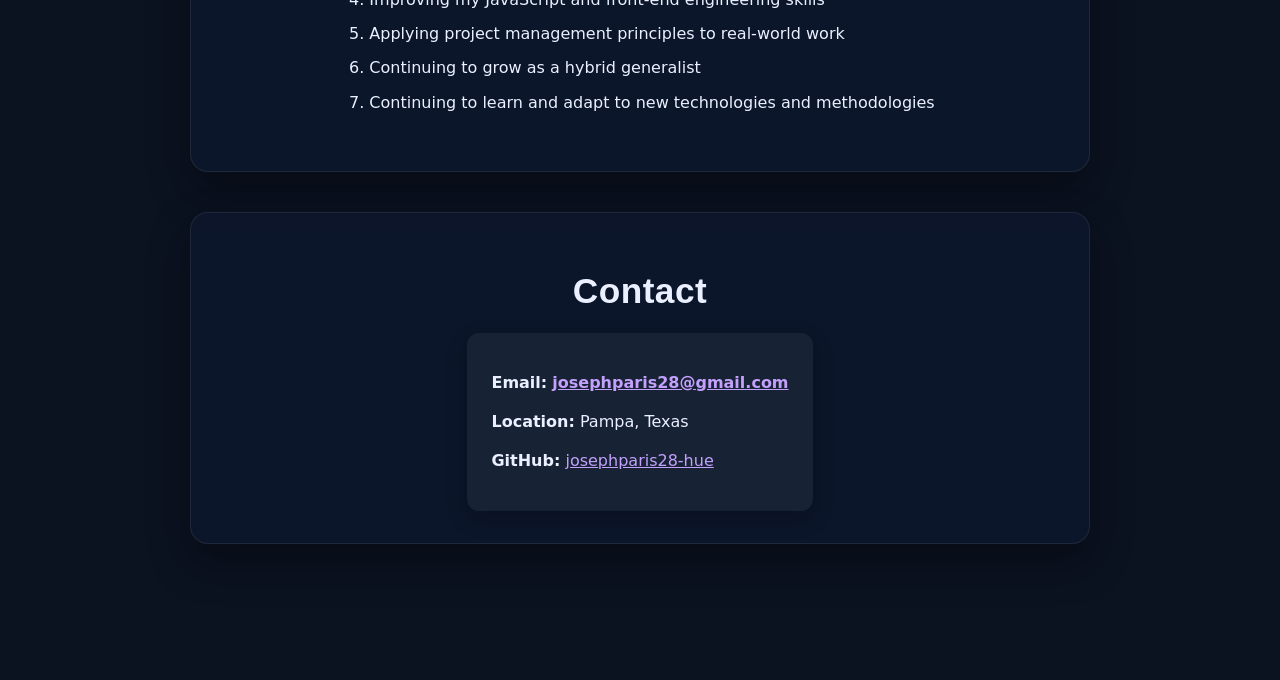
==== commit 10456793: "Update about.html" ====
--- a/about.html
+++ b/about.html
@@ -40,7 +40,7 @@
         everything I do. I am a student of computer applications with a passion for web development as a project managener.
       </p>
       <p>
-        I believe in learning broadly, thinking deeply and building with intention. You can do so more when you when you seek the Kingdom of Heaven first.
+        I believe in learning broadly, thinking deeply and building with intention. You can do so much more when you seek the Kingdom of Heaven first.
         Everything else gets added after seeking God first. You can do far more than most people think is possible. This website project combines
         technical development with thoughtful planning.
       </p>
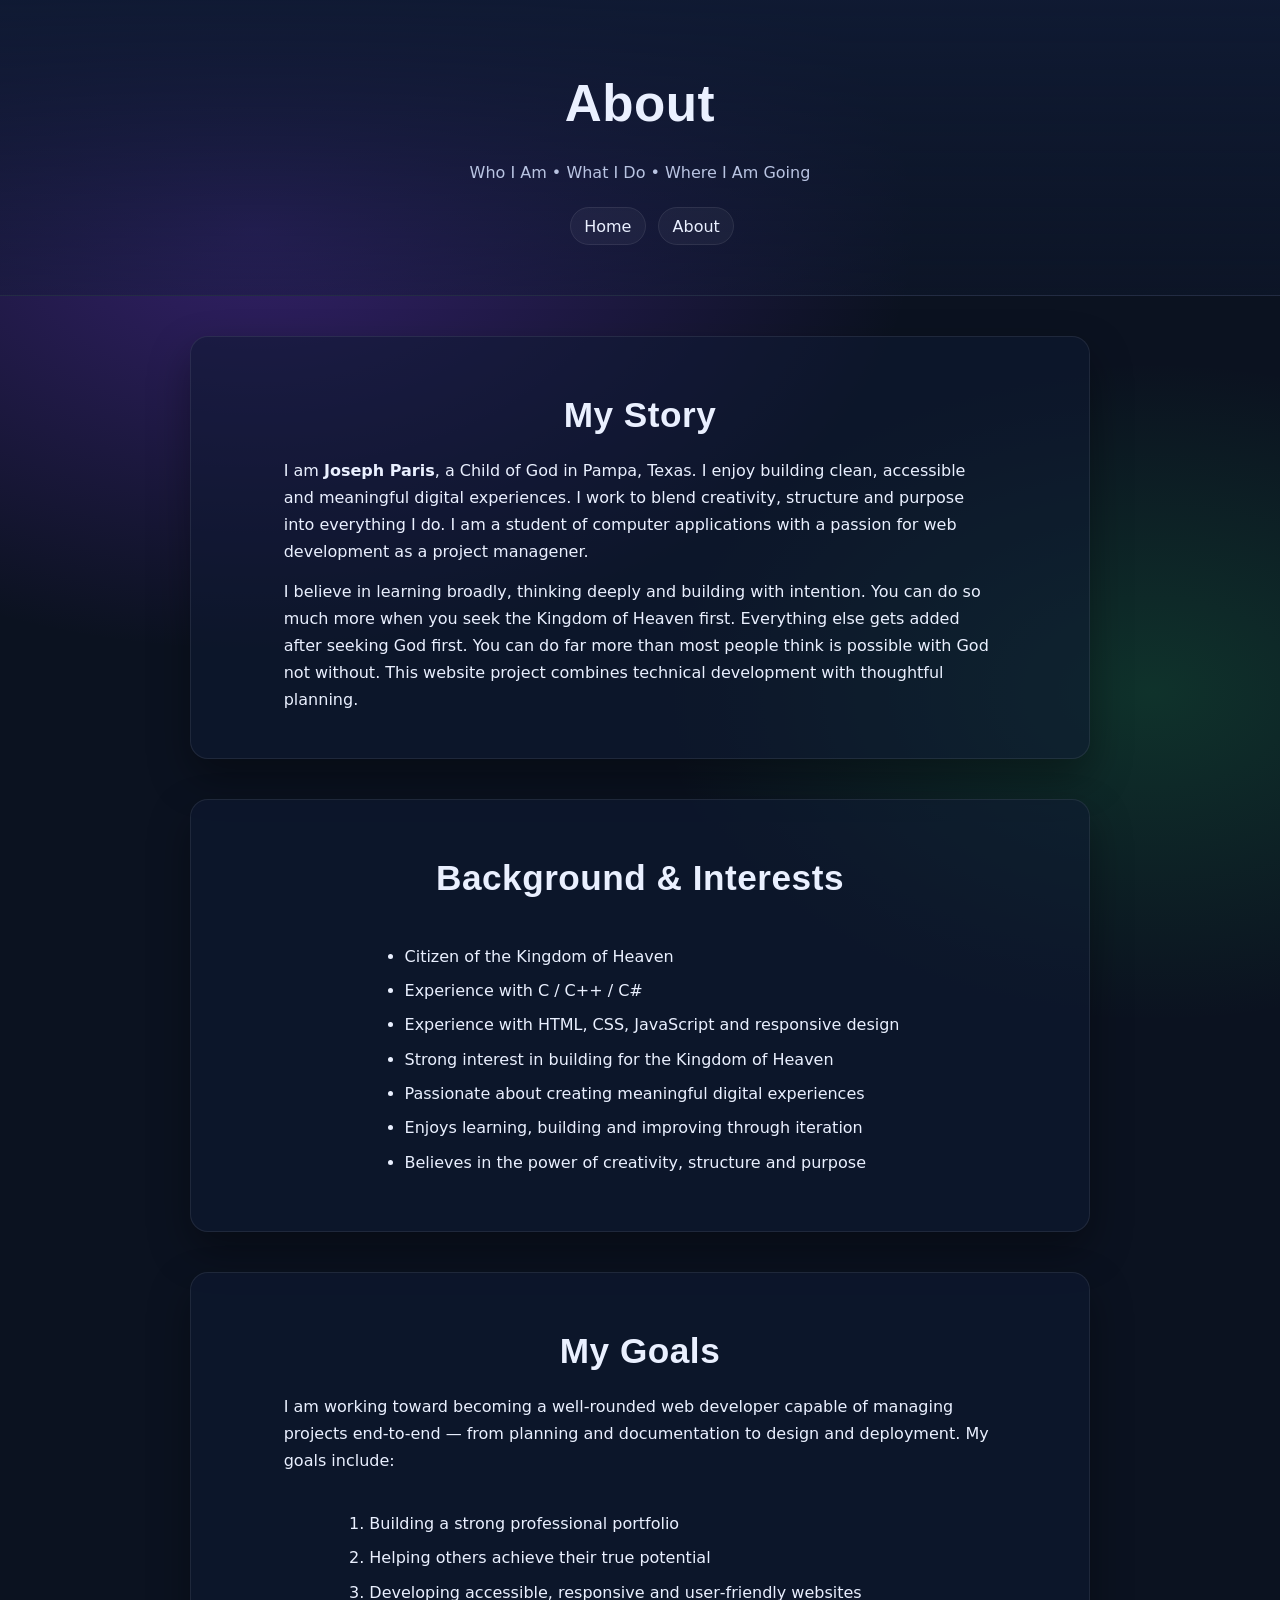
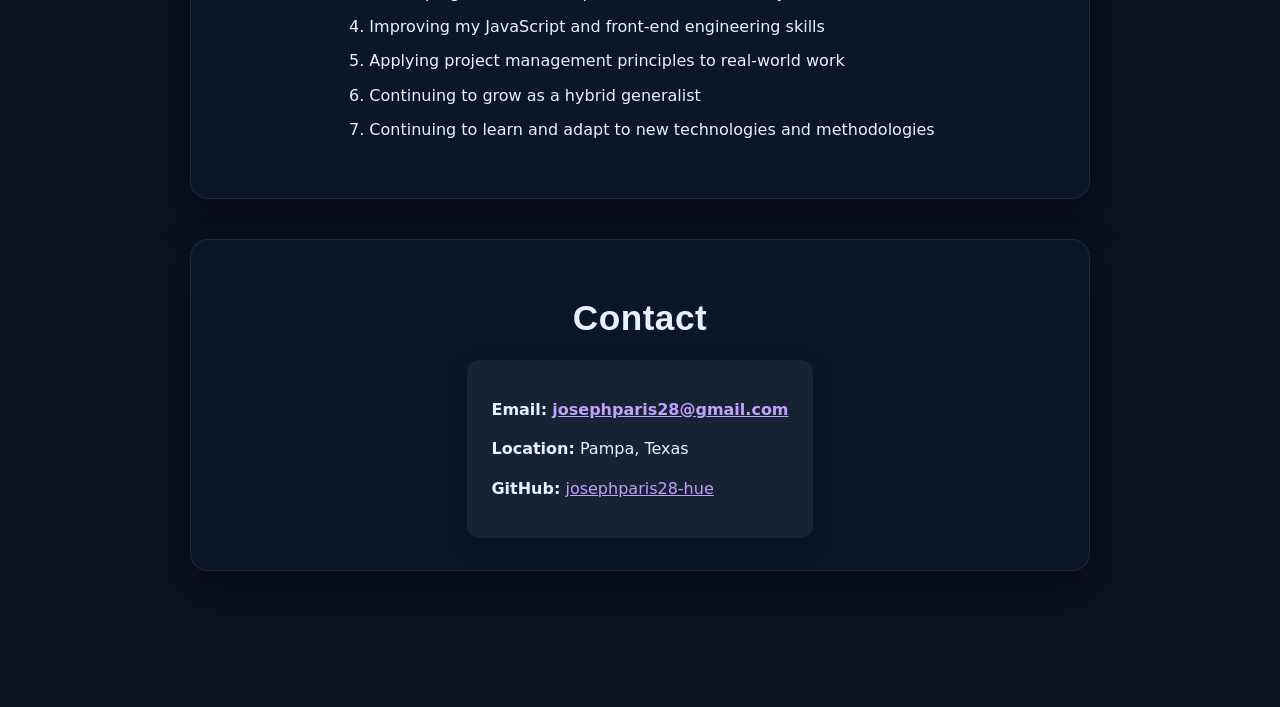
==== commit 78a71117: "Update about.html" ====
--- a/about.html
+++ b/about.html
@@ -41,7 +41,7 @@
       </p>
       <p>
         I believe in learning broadly, thinking deeply and building with intention. You can do so much more when you seek the Kingdom of Heaven first.
-        Everything else gets added after seeking God first. You can do far more than most people think is possible. This website project combines
+        Everything else gets added after seeking God first. You can do far more than most people think is possible with God not without. This website project combines
         technical development with thoughtful planning.
       </p>
     </section>
